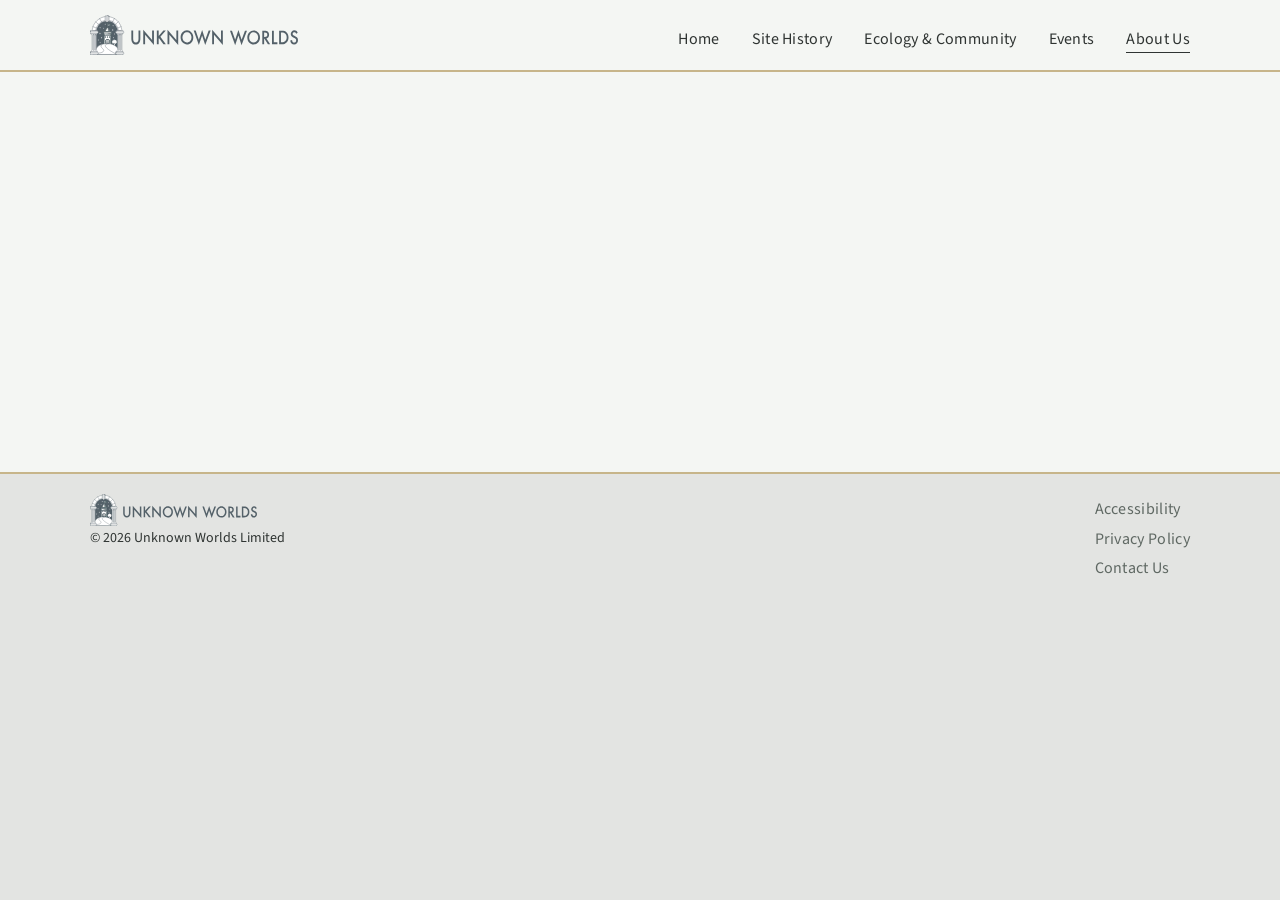
==== about-us.html @ 3a30b6a5 "All pages added We're using static html & css, so the pages are all copies of index.html but with th" ====
<!doctype html>
<html lang="en-GB">
<head>
  <meta charset="utf-8">
  <meta name="viewport" content="width=device-width, initial-scale=1">
  <title>Unknown Worlds - About Us</title>
  <meta name="description" content="Unknown Worlds is ">
  <meta name="color-scheme" content="light">
  <link rel="preconnect" href="https://fonts.googleapis.com">
  <link rel="preconnect" href="https://fonts.gstatic.com" crossorigin>
  <link href="https://fonts.googleapis.com/css2?family=Source+Sans+3:wght@400;500;600;700&family=Source+Serif+4:wght@700;800&display=swap" rel="stylesheet">
  <link rel="stylesheet" href="./styles/style.css">
  <link rel="icon" type="image/png" href="./assets/favicon/favicon-96x96.png" sizes="96x96" />
  <link rel="icon" type="image/svg+xml" href="./assets/favicon/favicon.svg" />
  <link rel="shortcut icon" href="./assets/favicon/favicon.ico" />
  <link rel="apple-touch-icon" sizes="180x180" href="./assets/favicon/apple-touch-icon.png" />
  <meta name="apple-mobile-web-app-title" content="Unknown Worlds" />
  <link rel="manifest" href="./assets/favicon/site.webmanifest" />
</head>

<body>
  <header class="site-header">
    <div class="site-header__inner">
      <a href="./index.html" class="site-header__brand">
        <img src="./assets/logo/UW-logo-horiz.svg" alt="Unknown Worlds" class="site-header__logo">
      </a>

      <button
        class="site-header__toggle"
        type="button"
        aria-expanded="false"
        aria-controls="site-nav"
        aria-label="Open menu"
      >
        <span class="site-header__toggle-line"></span>
        <span class="site-header__toggle-line"></span>
        <span class="site-header__toggle-line"></span>
      </button>

      <nav class="site-nav" id="site-nav" aria-label="Main navigation">
        <ul class="site-nav__list">
          <li><a href="./index.html">Home</a></li>
          <li><a href="./site-history.html">Site History</a></li>
          <li><a href="./ecology-community.html">Ecology &amp; Community</a></li>
          <li><a href="./events.html">Events</a></li>
          <li><a href="./about-us.html" class="is-current">About Us</a></li>
        </ul>
      </nav>
    </div>
  </header>

  <main id="main-content">
  </main>

  <footer class="site-footer">
    <div class="site-footer__inner">
      <div class="site-footer__left">
        <img src="./assets/logo/UW-logo-horiz.svg" alt="Unknown Worlds" class="site-footer__logo">
        <p class="site-footer__copyright">
          © 2026 Unknown Worlds Limited
        </p>
      </div>
      <nav class="site-footer__nav" aria-label="Footer navigation">
        <ul class="site-footer__list">
          <li><a href="./accessibility.html">Accessibility</a></li>
          <li><a href="./privacy-policy.html">Privacy Policy</a></li>
          <li><a href="./contact-us.html">Contact Us</a></li>
        </ul>
      </nav>
    </div>
  </footer>

  <script src="./js/nav.js"></script>

</body>
</html>
---- styles/style.css ----
/* PRIMARY CSS FOR THE SITE */
:root {
  --background: #F4F6F3;
  --background-alt: #E3E4E2;
  --text: #2F3432;
  --text-muted: #5F6863;
  --border: #D3D9D3;
  --primary: #244036;
  --primary-hover: #2F4F42;
  --surface: #DCE4D7;
  --secondary: #6E8066;
  --accent: #C7B58A;
  --white: #FFFFFF;
  --black: #000000;
  --site-max-width: 68.75rem;
  --font-sans: "Source Sans 3", system-ui, -apple-system, sans-serif;
  --font-serif: "Source Serif 4", Georgia, serif;
}

/* CSS RESET RULES */
*,
*::before,
*::after {
  box-sizing: border-box;
}
html {
  -moz-text-size-adjust: none;
  -webkit-text-size-adjust: none;
  text-size-adjust: none;
}
body {
  min-height: 100vh;
  line-height: 1.65;
  margin: 0;
  background: var(--background-alt);
  color: var(--text);
  font-family: var(--font-sans);
  font-size: 1.125rem;
  /*rendering improvement for serif fonts*/
  -webkit-font-smoothing: antialiased;
  -moz-osx-font-smoothing: grayscale;
}
/* LINKS */
a {
  color: var(--text);
  text-decoration: none;
}
a:hover {
  color: var(--primary-hover);
  text-decoration: underline;
}
a:focus-visible,
button:focus-visible {
  outline: 3px solid var(--accent);
  outline-offset: 3px;
}

/* ---------------------------- */
/* HEADER DESIGN                */
/* ---------------------------- */

/* MOBILE FIRST LAYOUT */
.site-header {
  position: relative;
  height: 4.125rem;
  background: var(--background);
  border-bottom: 2px solid var(--accent);
}

.site-header__inner {
  width: min(100% - 2rem, var(--site-max-width));
  margin-inline: auto;
  height: 100%;
  display: flex;
  align-items: center;
  justify-content: space-between;
  gap: 1rem;
}

.site-header__brand {
  display: inline-flex;
  align-items: center;
  margin-left: 0;
}

.site-header__logo {
  display: block;
  width: auto;
  height: 2.5rem;
}

.site-header__toggle {
  width: 4rem;
  height: 4rem;
  padding: 0;
  border: 0;
  background: transparent;
  cursor: pointer;
  display: inline-flex;
  flex-direction: column;
  align-items: center;
  justify-content: center;
  gap: 0.35rem;
  flex-shrink: 0;
  margin-right: -1rem; /* Pushes the burger menu to the right edge of the page*/
}

.site-header__toggle-line {
  display: block;
  width: 1.75rem;
  height: 0.125rem;
  background-color: currentColor;
  border-radius: 999px;
}

.site-header__toggle:focus-visible,
.site-nav a:focus-visible {
  outline: 2px solid currentColor;
  outline-offset: 4px;
}

.site-nav {
  display: none;
}

.site-header.menu-open .site-nav {
  display: block;
  position: absolute;
  top: 100%;
  left: 0;
  right: 0;
  padding: 2rem 1rem;
}

.site-nav__list {
  list-style: none;
  margin: 0;
  padding: 0;
  display: flex;
  flex-direction: column;
}

.site-nav__list a {
  display: block;
  padding: 1.5rem 1rem;
  text-decoration: none;
  font-size: 1.125rem;
  font-weight: 600;
  letter-spacing: 0.02em;
}

/* DESKTOP LAYOUT CHANGES */
@media (min-width: 48rem) {
  .site-header {
    height: 4.5rem; /* 72px */
  }
  .site-header__toggle {
    display: none;
  }

  .site-nav {
    display: block;
    position: static;
    padding: 0.5rem 0 0 0;
  }

  .site-nav__list {
    flex-direction: row;
    gap: 2rem;
    align-items: center;
  }

  .site-nav__list a {
    position: relative;
    padding: 0;
    font-size: 1rem;
    font-weight: 400;
  }
  .site-nav__list a:hover {
    color: var(--primary-hover);
    text-decoration: none;
  }
  .site-nav__list a::after {
    content: "";
    position: absolute;
    left: 0;
    bottom: -1px;

    width: 0;
    height: 1px;
    background: currentColor;

    transition: width 0.2s ease;
  }

  .site-nav__list a:hover::after {
    width: 100%;
  }
  .site-nav__list a.is-current::after {
    width: 100%;
  }
}

/* ---------------------------- */
/* FOOTER DESIGN                */
/* ---------------------------- */
.site-footer {
  border-top: 2px solid var(--accent);
  background: var(--background-alt);
  padding-block: 1.5rem;
}

.site-footer__inner {
  width: min(100% - 2rem, var(--site-max-width));
  margin-inline: auto;

  display: flex;
  flex-direction: column;
  align-items: flex-start;
  gap: 1.5rem;
}
.site-footer__left {
  display: flex;
  flex-direction: column;
  align-items: flex-start;
  gap: 0.25rem;
}
.site-footer__logo {
  display: block;
  width: auto;
  height: 2rem;
}
.site-footer__copyright {
  margin: 0;
  font-size: 0.875rem;
  line-height: 1.2;
  color: var(--text);
}
.site-footer__nav {
  width: 100%;
}

.site-footer__list {
  list-style: none;
  margin: 0;
  padding: 0;
  display: flex;
  flex-direction: column;
  gap: 0;
}

.site-footer__list a {
  position: relative;
  color: var(--text-muted);
  font-size: 1rem;
  text-decoration: none;
  letter-spacing: 0.02em;
}

@media (min-width: 30rem) {
  .site-footer {
    padding-block: 1.25rem;
  }

  .site-footer__inner {
    flex-direction: row;
    justify-content: space-between;
    align-items: flex-start;
  }

  .site-footer__nav {
    width: auto;
  }

  .site-footer__list {
    align-items: flex-start;
  }

  .site-footer__list a:hover {
    color: var(--primary-hover);
    text-decoration: none;
  }
  .site-footer__list a::after {
    content: "";
    position: absolute;
    left: 0;
    bottom: -2px;

    width: 0;
    height: 1px;
    background: currentColor;

    transition: width 0.2s ease;
  }
  .site-footer__list a:hover::after {
    width: 100%;
  }
  .site-footer__list a.is-current::after {
    width: 100%;
  }
}

/* ---------------------------- */
/* BODY DESIGN                  */
/* ---------------------------- */
main {
  height: 400px;  /* temp height to visualize the main content area */
  background: var(--background);
}
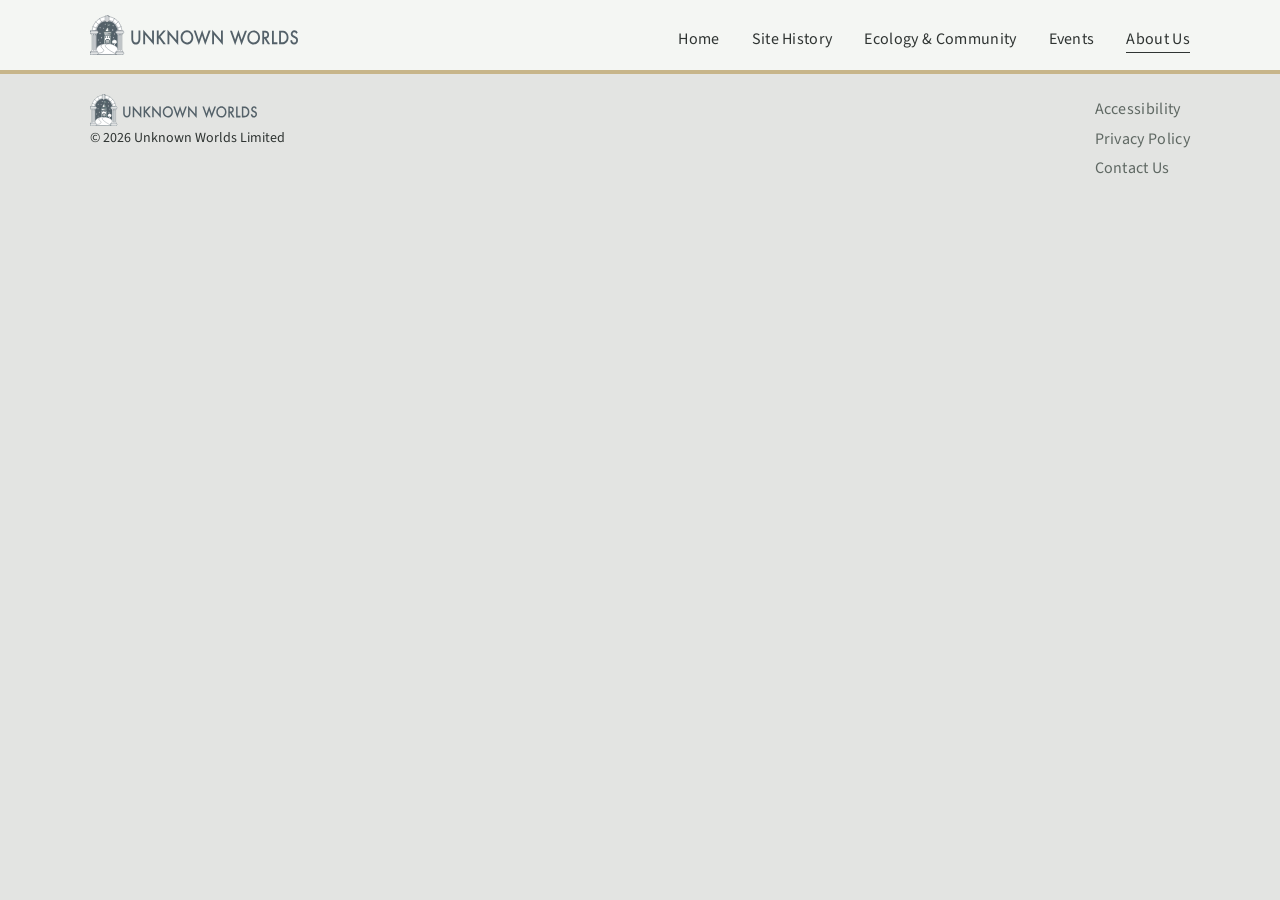
==== commit 43b8cafb: "clean-up of extraneous classes and css" ====
--- a/about-us.html
+++ b/about-us.html
@@ -22,7 +22,7 @@
   <header class="site-header">
     <div class="site-header__inner">
       <a href="./index.html" class="site-header__brand">
-        <img src="./assets/logo/UW-logo-horiz.svg" alt="Unknown Worlds" class="site-header__logo">
+        <img src="./assets/logo/UW-logo-horiz.svg" alt="Unknown Worlds">
       </a>
 
       <button
@@ -55,8 +55,8 @@
   <footer class="site-footer">
     <div class="site-footer__inner">
       <div class="site-footer__left">
-        <img src="./assets/logo/UW-logo-horiz.svg" alt="Unknown Worlds" class="site-footer__logo">
-        <p class="site-footer__copyright">
+        <img src="./assets/logo/UW-logo-horiz.svg" alt="Unknown Worlds">
+        <p>
           © 2026 Unknown Worlds Limited
         </p>
       </div>
@@ -73,4 +73,4 @@
   <script src="./js/nav.js"></script>
 
 </body>
-</html>+</html>
--- a/styles/style.css
+++ b/styles/style.css
@@ -28,6 +28,7 @@
   -webkit-text-size-adjust: none;
   text-size-adjust: none;
 }
+/* CORE SET-UP */
 body {
   min-height: 100vh;
   line-height: 1.65;
@@ -40,7 +41,11 @@
   -webkit-font-smoothing: antialiased;
   -moz-osx-font-smoothing: grayscale;
 }
-/* LINKS */
+h1 {
+  font-family: var(--font-serif);
+  margin: 0 0 1rem;
+}
+/* LINK STYLES */
 a {
   color: var(--text);
   text-decoration: none;
@@ -65,6 +70,7 @@
   height: 4.125rem;
   background: var(--background);
   border-bottom: 2px solid var(--accent);
+  z-index: 20;
 }
 
 .site-header__inner {
@@ -80,10 +86,9 @@
 .site-header__brand {
   display: inline-flex;
   align-items: center;
-  margin-left: 0;
-}
-
-.site-header__logo {
+}
+
+.site-header__brand img {
   display: block;
   width: auto;
   height: 2.5rem;
@@ -111,6 +116,22 @@
   height: 0.125rem;
   background-color: currentColor;
   border-radius: 999px;
+  transform-origin: center;
+  transition:
+    transform 0.24s ease,
+    opacity 0.18s ease;
+}
+
+.site-header.menu-open .site-header__toggle-line:nth-child(1) {
+  transform: translateY(0.475rem) rotate(45deg);
+}
+
+.site-header.menu-open .site-header__toggle-line:nth-child(2) {
+  opacity: 0;
+}
+
+.site-header.menu-open .site-header__toggle-line:nth-child(3) {
+  transform: translateY(-0.475rem) rotate(-45deg);
 }
 
 .site-header__toggle:focus-visible,
@@ -120,16 +141,34 @@
 }
 
 .site-nav {
-  display: none;
-}
-
-.site-header.menu-open .site-nav {
-  display: block;
-  position: absolute;
-  top: 100%;
+  position: fixed;
+  top: 4.125rem;
   left: 0;
   right: 0;
-  padding: 2rem 1rem;
+  bottom: 0;
+  z-index: 15;
+  padding: 1.5rem 1rem 2rem;
+  overflow-y: auto;
+  background: var(--background);
+  opacity: 0;
+  visibility: hidden;
+  pointer-events: none;
+  transform: translateX(100%);
+  transition:
+    opacity 0.28s ease,
+    transform 0.32s ease,
+    visibility 0s linear 0.32s;
+}
+
+.site-header.menu-open .site-nav {
+  opacity: 1;
+  visibility: visible;
+  pointer-events: auto;
+  transform: translateY(0);
+  transition:
+    opacity 0.28s ease,
+    transform 0.32s ease,
+    visibility 0s linear 0s;
 }
 
 .site-nav__list {
@@ -149,6 +188,10 @@
   letter-spacing: 0.02em;
 }
 
+body.menu-open {
+  overflow: hidden;
+}
+
 /* DESKTOP LAYOUT CHANGES */
 @media (min-width: 48rem) {
   .site-header {
@@ -161,7 +204,19 @@
   .site-nav {
     display: block;
     position: static;
+    top: auto;
+    right: auto;
+    bottom: auto;
+    left: auto;
     padding: 0.5rem 0 0 0;
+    overflow: visible;
+    background: transparent;
+    opacity: 1;
+    visibility: visible;
+    pointer-events: auto;
+    transform: none;
+    transition: none;
+    z-index: auto;
   }
 
   .site-nav__list {
@@ -175,6 +230,10 @@
     padding: 0;
     font-size: 1rem;
     font-weight: 400;
+  }
+
+  body.menu-open {
+    overflow: visible;
   }
   .site-nav__list a:hover {
     color: var(--primary-hover);
@@ -225,12 +284,13 @@
   align-items: flex-start;
   gap: 0.25rem;
 }
-.site-footer__logo {
+.site-footer__left img {
   display: block;
   width: auto;
   height: 2rem;
 }
-.site-footer__copyright {
+
+.site-footer__left p {
   margin: 0;
   font-size: 0.875rem;
   line-height: 1.2;
@@ -304,6 +364,269 @@
 /* BODY DESIGN                  */
 /* ---------------------------- */
 main {
-  height: 400px;  /* temp height to visualize the main content area */
   background: var(--background);
-}
+  display: flow-root;
+}
+
+.hero {
+  display: grid;
+  gap: 0;
+}
+
+.hero__content {
+  width: min(100% - 2rem, var(--site-max-width));
+  margin-inline: auto;
+  padding: 2rem 0 0;
+}
+
+.hero__content h1 {
+  max-width: 32rem;
+  margin-bottom: 1rem;
+  font-size: clamp(1.875rem, 8vw, 2.5rem);
+  line-height: 1.08;
+  color: var(--text);
+}
+
+.hero__content p {
+  max-width: 26rem;
+  margin: 0;
+  font-size: 1.125rem;
+  line-height: 1.65;
+  letter-spacing: 0;
+  color: var(--text);
+}
+
+.hero__media {
+  position: relative;
+  min-height: 16rem;
+  max-height: 20rem;
+}
+
+.hero__media::before {
+  content: "";
+  position: absolute;
+  inset: 0 0 auto;
+  height: 25%;
+  background: linear-gradient(180deg, var(--background) 30%, rgba(244, 246, 243, 0.6) 60%, rgba(244, 246, 243, 0) 100%);
+  pointer-events: none;
+  z-index: 1;
+}
+
+.hero__media img {
+  display: block;
+  width: 100%;
+  height: 100%;
+  object-fit: cover;
+  object-position: center;
+}
+
+.main-section {
+  width: min(100% - 2rem, var(--site-max-width));
+  margin: 0 auto;
+  padding: 1.75rem 0 4rem;
+}
+
+.main-section__intro {
+  max-width: 46rem;
+  margin: 0 auto 2rem;
+  text-align: left;
+}
+
+.main-section__intro h2 {
+  margin: 0 0 0.75rem;
+  font-family: var(--font-serif);
+  font-size: clamp(1.9rem, 7vw, 2.5rem);
+  line-height: 1.15;
+}
+
+.main-section__intro p {
+  margin: 0;
+  font-size: 1.125rem;
+  line-height: 1.65;
+}
+
+.cards {
+  display: grid;
+  gap: 2rem;
+}
+
+.card {
+  overflow: hidden;
+  border: 2px solid rgba(47, 52, 50, 0.16);
+  border-radius: 1.5rem;
+  background: var(--background);
+}
+
+.card__link {
+  display: flex;
+  flex-direction: column;
+  min-height: 100%;
+  color: inherit;
+  text-decoration: none;
+}
+
+.card__image-wrap {
+  width: calc(100% - 1rem);
+  margin: 0.5rem 0.5rem 0;
+  border-radius: 1rem 1rem 0 0;
+  overflow: hidden;
+}
+
+.card__image-wrap img {
+  display: block;
+  width: 100%;
+  height: 7.5rem;
+  object-fit: cover;
+  transition: transform 0.3s ease;
+}
+
+.card h3,
+.card p,
+.card__cta {
+  margin-inline: 1rem;
+}
+
+.card h3 {
+  margin-top: 1rem;
+  margin-bottom: 0.2rem;
+  font-size: 1.5rem;
+  line-height: 1.35;
+  font-weight: 700;
+}
+
+.card p {
+  margin-top: 0;
+  margin-bottom: 1.25rem;
+  font-size: 1.125rem;
+  line-height: 1.65;
+}
+
+.card__cta {
+  margin-top: auto;
+  margin-bottom: 1.25rem;
+  color: var(--text);
+  font-size: 1rem;
+  font-weight: 400;
+  text-decoration: underline;
+  text-underline-offset: 0.14em;
+}
+
+.card__cta::after {
+  content: " \2192";
+}
+
+.card__link:hover,
+.card__link:focus-visible {
+  color: inherit;
+  text-decoration: none;
+}
+
+/* DESKTOP LAYOUT CHANGES */
+@media (min-width: 48rem) {
+  .hero {
+    position: relative;
+    min-height: 32.188rem;
+    background: var(--black);
+  }
+
+  .hero__media {
+    min-height: 32.188rem;
+  }
+
+  .hero__media::before {
+    display: none;
+  }
+
+  .hero__content {
+    position: absolute;
+    inset: 0;
+    z-index: 1;
+    display: flex;
+    flex-direction: column;
+    justify-content: center;
+    width: min(100% - 2rem, var(--site-max-width));
+    padding: 0;
+  }
+
+  .hero__content::before {
+    content: "";
+    position: absolute;
+    top: 0;
+    bottom: 0;
+    left: calc((100vw - 100%) / -2);
+    width: calc(min(50rem, 80%) + ((100vw - 100%) / 2));
+    background: linear-gradient(90deg, rgba(0, 0, 0, 0.60) 0%, rgba(0, 0, 0, 0.60) 60%, rgba(0, 0, 0, 0.42) 80%, rgba(0, 0, 0, 0) 100%);
+    pointer-events: none;
+  }
+
+  .hero__content h1 {
+    position: relative;
+    max-width: 28rem;
+    margin-bottom: 0.75rem;
+    font-size: 2.5rem;
+    color: var(--background);
+  }
+
+  .hero__content p {
+    position: relative;
+    max-width: 18rem;
+    font-size: 1.25rem;
+    text-shadow: 0 0.125rem 0.25rem rgba(0, 0, 0, 0.08);
+    color: var(--background);
+  }
+
+  .hero__media img {
+    min-height: 32.188rem;
+  }
+
+  .main-section {
+    padding: 3rem 0 5rem;
+  }
+
+  .main-section__intro {
+    margin-bottom: 3rem;
+    text-align: center;
+  }
+
+  .main-section__intro p {
+    font-size: 1.25rem;
+  }
+
+  .cards {
+    grid-template-columns: repeat(3, minmax(0, 1fr));
+    gap: 2rem;
+  }
+
+  .card {
+    border: 1px solid rgba(47, 52, 50, 0.16);
+    box-shadow: 0 0.25rem 1rem 0.125rem rgba(47, 52, 50, 0.1);
+    transition:
+      transform 0.6s ease,
+      box-shadow 0.6s ease,
+      border-color 0.3s ease;
+  }
+
+  .card__image-wrap img {
+    height: 12.5rem;
+  }
+
+  .card h3,
+  .card p,
+  .card__cta {
+    margin-inline: 1.125rem;
+  }
+
+  .card h3 {
+    margin-top: 1.125rem;
+    /*font-size: 1.125rem;*/
+  }
+
+  .card:hover {
+    box-shadow: 0 0.25rem 1rem 0.125rem rgba(47, 52, 50, 0.2);
+    border-color: var(--accent);
+  }
+  .card:hover .card__image-wrap img,
+  .card:focus-within .card__image-wrap img {
+    transform: scale(1.03);
+  }
+}
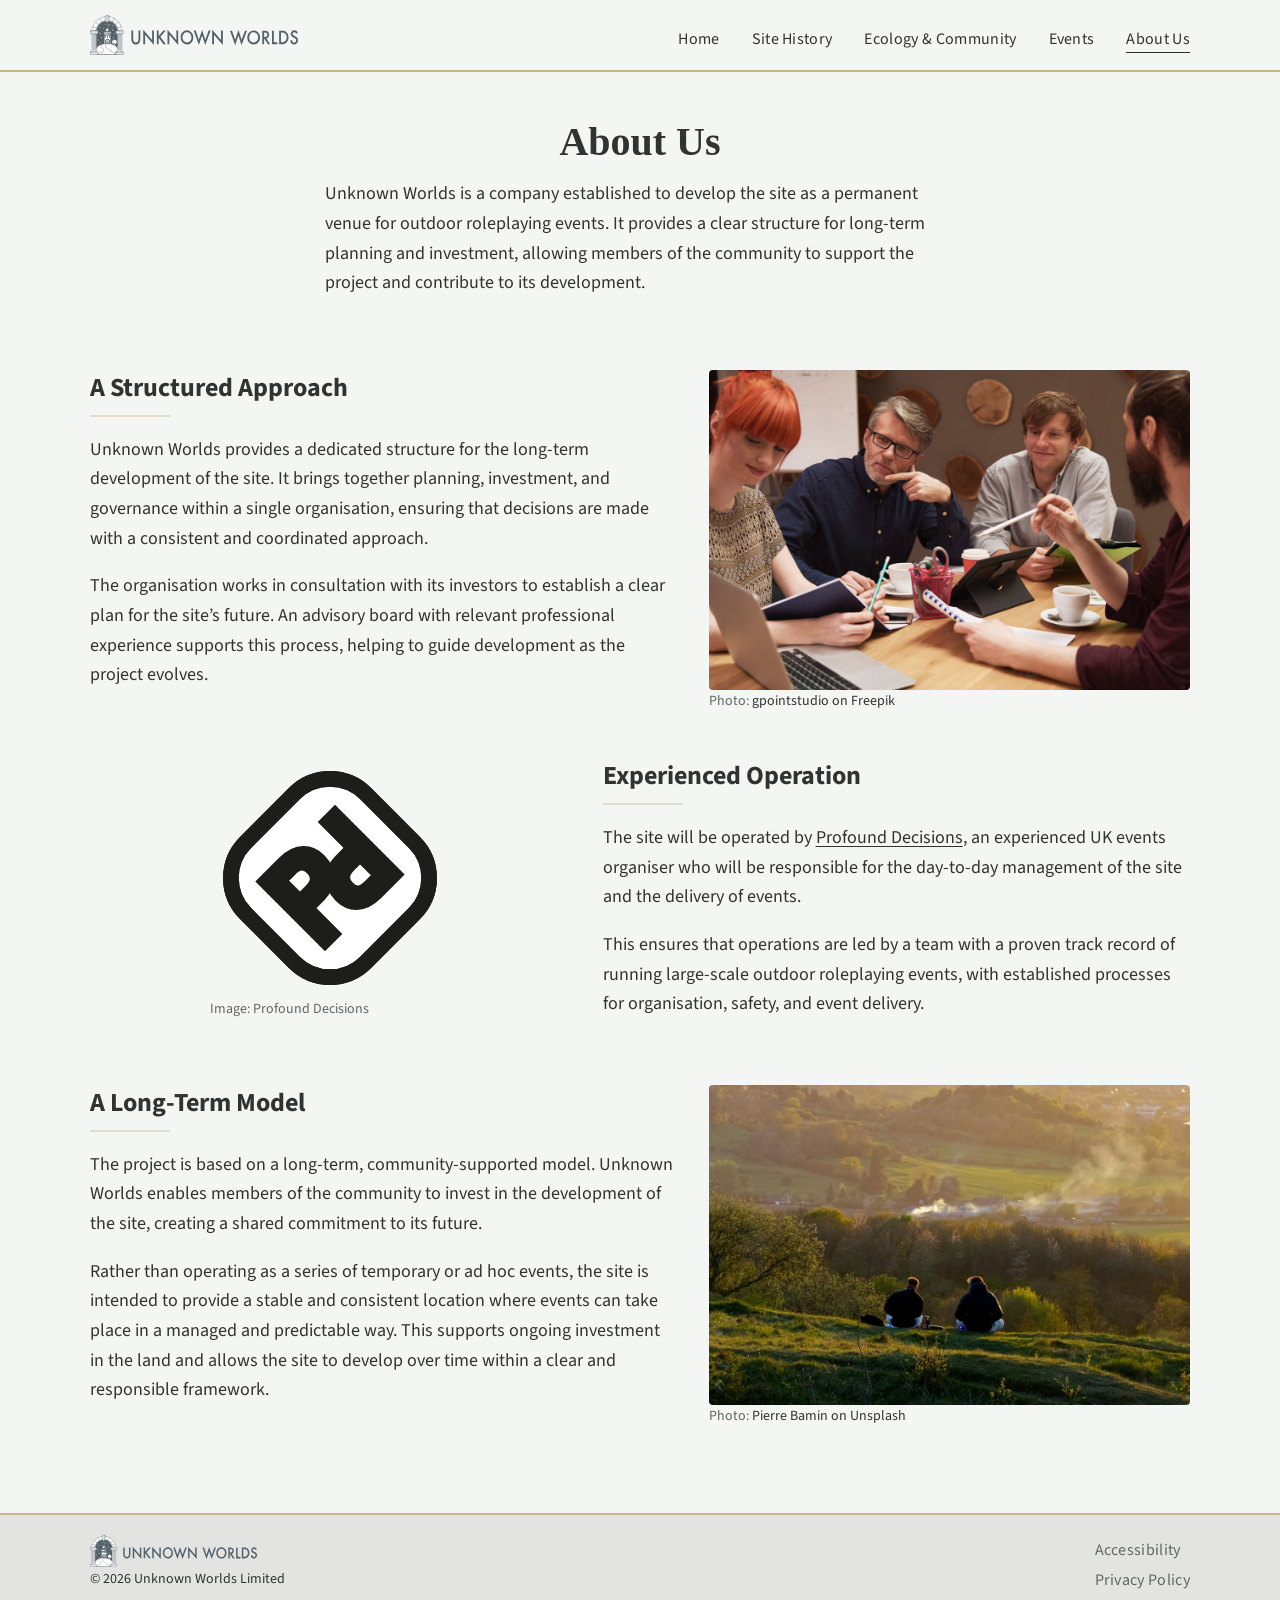
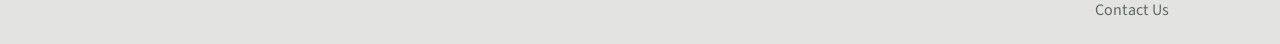
==== commit 1b4f537b: "More photos & Contact page Added photos to multiple pages Added Contact Us page" ====
--- a/about-us.html
+++ b/about-us.html
@@ -50,6 +50,65 @@
   </header>
 
   <main id="main-content">
+
+    <div class="intro-section">
+      <h1>About Us</h1>
+      <p>Unknown Worlds is a company established to develop the site as a permanent venue for outdoor roleplaying events.
+        It provides a clear structure for long-term planning and investment, allowing members of the community to support the project and contribute to its development.
+      </p>
+    </div>
+
+    <section class="content-section content-section--img-right">
+      <div>
+        <h2>A Structured Approach</h2>
+        <p>Unknown Worlds provides a dedicated structure for the long-term development of the site. It brings together planning, investment, and governance within a single organisation, ensuring that decisions are made with a consistent and coordinated approach.</p>
+        <p>The organisation works in consultation with its investors to establish a clear plan for the site’s future. An advisory board with relevant professional experience supports this process, helping to guide development as the project evolves.</p>
+      </div>
+      <figure>
+        <img
+          src="./assets/photos/group-meeting-gpointstudio.jpg"
+          alt="Small group gathered around a table reviewing notes and documents together during a discussion."
+          loading="lazy"
+          decoding="async"
+        >
+        <figcaption>Photo: <a href="https://www.freepik.com/author/gpointstudio" rel="noopener noreferrer" target="_blank">gpointstudio on Freepik</a></figcaption>
+      </figure>
+    </section>
+
+    <section class="content-section content-section--img-left">
+      <div>
+        <h2>Experienced Operation</h2>
+        <p>The site will be operated by <a href="https://www.profounddecisions.co.uk/" rel="noopener noreferrer" target="_blank">Profound Decisions<span class="sr-only"> (opens in a new tab)</span></a>, an experienced UK events organiser who will be responsible for the day-to-day management of the site and the delivery of events.</p>
+        <p>This ensures that operations are led by a team with a proven track record of running large-scale outdoor roleplaying events, with established processes for organisation, safety, and event delivery.</p>
+      </div>
+      <figure class="img-half-size">
+        <img
+          src="./assets/logo/PD-square-logo-black-on-white.svg"
+          alt="A styilised letter P and D in black on a white background."
+          loading="lazy"
+          decoding="async"
+        >
+        <figcaption>Image: Profound Decisions</figcaption>
+      </figure>
+    </section>
+
+    <section class="content-section content-section--img-right">
+      <div>
+        <h2>A Long-Term Model</h2>
+        <p>The project is based on a long-term, community-supported model. Unknown Worlds enables members of the community to invest in the development of the site, creating a shared commitment to its future.</p>
+        <p>Rather than operating as a series of temporary or ad hoc events, the site is intended to provide a stable and consistent location where events can take place in a managed and predictable way. This supports ongoing investment in the land and allows the site to develop over time within a clear and responsible framework.</p>
+      </div>
+      <figure>
+        <img
+          src="./assets/photos/pierre-bamin-unsplash.jpg"
+          alt="Two people sitting on a grassy hillside overlooking a rural landscape with trees, fields, and distant buildings in warm evening light."
+          loading="lazy"
+          decoding="async"
+        >
+        <figcaption>Photo: <a href="https://unsplash.com/@bamin" rel="noopener noreferrer" target="_blank">Pierre Bamin on Unsplash</a></figcaption>
+      </figure>
+    </section>
+
   </main>
 
   <footer class="site-footer">
--- a/styles/style.css
+++ b/styles/style.css
@@ -5,6 +5,7 @@
   --text: #2F3432;
   --text-muted: #5F6863;
   --border: #D3D9D3;
+  --border-subtle: rgba(95, 104, 99, 0.2);
   --primary: #244036;
   --primary-hover: #2F4F42;
   --surface: #DCE4D7;
@@ -45,6 +46,13 @@
   font-family: var(--font-serif);
   margin: 0 0 1rem;
 }
+h2 {
+  font-size: 1.625rem;
+  font-weight: 700;
+  line-height: 1.35;
+  margin:1rem 0;
+}
+
 /* LINK STYLES */
 a {
   color: var(--text);
@@ -59,7 +67,35 @@
   outline: 3px solid var(--accent);
   outline-offset: 3px;
 }
-
+p a {
+  color: var(--text);
+  text-decoration: underline;
+  text-decoration-thickness: 1px;
+  text-underline-offset: 0.14em;
+  text-decoration-skip-ink: auto;
+  transition:
+    color 0.2s ease,
+    text-decoration-thickness 0.2s ease;
+}
+p a:hover {
+  text-decoration-thickness: 2px;
+}
+
+/* Accessibility */
+.sr-only {
+  position: absolute;
+  width: 1px;
+  height: 1px;
+  padding: 0;
+  margin: -1px;
+  overflow: hidden;
+  clip: rect(0, 0, 0, 0);
+  white-space: nowrap;
+  border: 0;
+}
+address {
+  font-style: normal;
+}
 /* ---------------------------- */
 /* HEADER DESIGN                */
 /* ---------------------------- */
@@ -268,7 +304,6 @@
   background: var(--background-alt);
   padding-block: 1.5rem;
 }
-
 .site-footer__inner {
   width: min(100% - 2rem, var(--site-max-width));
   margin-inline: auto;
@@ -289,7 +324,6 @@
   width: auto;
   height: 2rem;
 }
-
 .site-footer__left p {
   margin: 0;
   font-size: 0.875rem;
@@ -299,7 +333,6 @@
 .site-footer__nav {
   width: 100%;
 }
-
 .site-footer__list {
   list-style: none;
   margin: 0;
@@ -308,7 +341,6 @@
   flex-direction: column;
   gap: 0;
 }
-
 .site-footer__list a {
   position: relative;
   color: var(--text-muted);
@@ -361,11 +393,12 @@
 }
 
 /* ---------------------------- */
-/* BODY DESIGN                  */
+/*   BODY DESIGN                */
 /* ---------------------------- */
 main {
   background: var(--background);
   display: flow-root;
+  padding-bottom: 4rem;
 }
 
 .hero {
@@ -384,7 +417,6 @@
   margin-bottom: 1rem;
   font-size: clamp(1.875rem, 8vw, 2.5rem);
   line-height: 1.08;
-  color: var(--text);
 }
 
 .hero__content p {
@@ -407,7 +439,11 @@
   position: absolute;
   inset: 0 0 auto;
   height: 25%;
-  background: linear-gradient(180deg, var(--background) 30%, rgba(244, 246, 243, 0.6) 60%, rgba(244, 246, 243, 0) 100%);
+  background: linear-gradient(180deg,
+    var(--background) 30%,
+    color-mix(in srgb, var(--background) 60%, transparent) 60%,
+    color-mix(in srgb, var(--background) 0%, transparent) 100%
+  );
   pointer-events: none;
   z-index: 1;
 }
@@ -423,7 +459,7 @@
 .main-section {
   width: min(100% - 2rem, var(--site-max-width));
   margin: 0 auto;
-  padding: 1.75rem 0 4rem;
+  padding: 1.75rem 0 1rem;
 }
 
 .main-section__intro {
@@ -452,7 +488,7 @@
 
 .card {
   overflow: hidden;
-  border: 2px solid rgba(47, 52, 50, 0.16);
+  border: 2px solid color-mix(in srgb, var(--text) 16%, transparent);
   border-radius: 1.5rem;
   background: var(--background);
 }
@@ -521,7 +557,93 @@
   text-decoration: none;
 }
 
-/* DESKTOP LAYOUT CHANGES */
+.intro-section {
+  width: min(100% - 2rem, var(--site-max-width));
+  margin: 0 auto;
+  padding: 1.75rem 0 0;
+}
+.intro-section h1 {
+  margin-bottom: 1rem;
+  font-size: clamp(1.875rem, 8vw, 2.5rem);
+  line-height: 1.08;
+  text-align: left;
+}
+.intro-section p {
+  margin: 0;
+  font-size: 1.125rem;
+  line-height: 1.65;
+  max-width:70ch;
+}
+
+.content-section {
+  width: min(100% - 2rem, var(--site-max-width));
+  margin: 0 auto;
+  padding: 1.5rem 0 0.5rem;
+}
+
+.content-section h2 {
+  position: relative;
+}
+
+.content-section h2::after {
+  content: "";
+  display: block;
+  width: 100%;
+  max-width: 8rem;
+  height: 2px;
+  margin-top: 0.3rem;
+  background: color-mix(in srgb, var(--accent) 50%, transparent);
+}
+
+.content-section figure {
+  max-width: 100%;
+  margin: 0;
+  overflow: visible;
+}
+
+.content-section img {
+  display: block;
+  width: 100%;
+  max-width: 100%;
+  height: auto;
+  border-radius: 0.25rem;
+}
+
+.content-section address {
+  margin-block: 1rem;
+  padding-left: 0.75rem;
+  border-left: 2px solid var(--border-subtle);
+  font-size: 1rem;
+  line-height: 1.6;
+}
+
+figcaption {
+  margin-top: 0.1rem;
+  font-size: 0.875rem;
+  line-height: 1.3;
+  color: var(--text-muted);
+  text-align: left;
+}
+
+.photo-frame img {
+  padding: 8px;
+  background: #fffffb;
+  border: 1px solid color-mix(in srgb, currentColor 10%, transparent);
+  box-shadow: 0 0.25rem 0.75rem rgba(0,0,0,0.10);
+}
+.photo-frame figcaption {
+  margin-top: 0.5rem;
+}
+.img-half-size {
+  width: 50%;
+  margin-inline: auto;
+  justify-self: center;
+}
+
+
+/* ---------------------------- */
+/*   DESKTOP LAYOUT CHANGES     */
+/* ---------------------------- */
 @media (min-width: 48rem) {
   .hero {
     position: relative;
@@ -555,7 +677,12 @@
     bottom: 0;
     left: calc((100vw - 100%) / -2);
     width: calc(min(50rem, 80%) + ((100vw - 100%) / 2));
-    background: linear-gradient(90deg, rgba(0, 0, 0, 0.60) 0%, rgba(0, 0, 0, 0.60) 60%, rgba(0, 0, 0, 0.42) 80%, rgba(0, 0, 0, 0) 100%);
+    background: linear-gradient(90deg,
+      rgba(0, 0, 0, 0.60) 0%,
+      rgba(0, 0, 0, 0.60) 60%,
+      rgba(0, 0, 0, 0.42) 80%,
+      rgba(0, 0, 0, 0) 100%
+    );
     pointer-events: none;
   }
 
@@ -622,11 +749,59 @@
   }
 
   .card:hover {
-    box-shadow: 0 0.25rem 1rem 0.125rem rgba(47, 52, 50, 0.2);
+    box-shadow: 0 0.25rem 1rem 0.125rem color-mix(in srgb, var(--text) 20%, transparent);
     border-color: var(--accent);
   }
   .card:hover .card__image-wrap img,
   .card:focus-within .card__image-wrap img {
     transform: scale(1.03);
   }
-}
+  .intro-section {
+    padding-top: 3rem;
+    padding-bottom: 2rem;
+  }
+  .intro-section h1 {
+    text-align: center;
+  }
+  .intro-section p {
+    margin: 0 auto;
+  }
+  /* Use grid layout if we're using an image layout */
+  .content-section--img-right,
+  .content-section--img-left {
+    display: grid;
+    margin-block: 1rem;
+    gap: 2rem;
+    align-items: start;
+  }
+  .content-section--img-right {
+    grid-template-columns: 1.1fr 0.9fr;
+  }
+  .content-section--img-left {
+    grid-template-columns: 0.9fr 1.1fr;
+  }
+  .content-section--img-right > div {
+    grid-column: 1;
+    grid-row: 1;
+  }
+  .content-section--img-right > figure {
+    grid-column: 2;
+    grid-row: 1;
+  }
+  .content-section--img-left > div {
+    grid-column: 2;
+    grid-row: 1;
+  }
+  .content-section--img-left > figure {
+    grid-column: 1;
+    grid-row: 1;
+  }
+  .content-section h2 {
+    margin-top: 0;
+  }
+  .content-section h2::after {
+    width: 5rem;
+    margin-top: 0.6rem;
+    background: color-mix(in srgb, var(--accent) 40%, transparent);
+  }
+}
